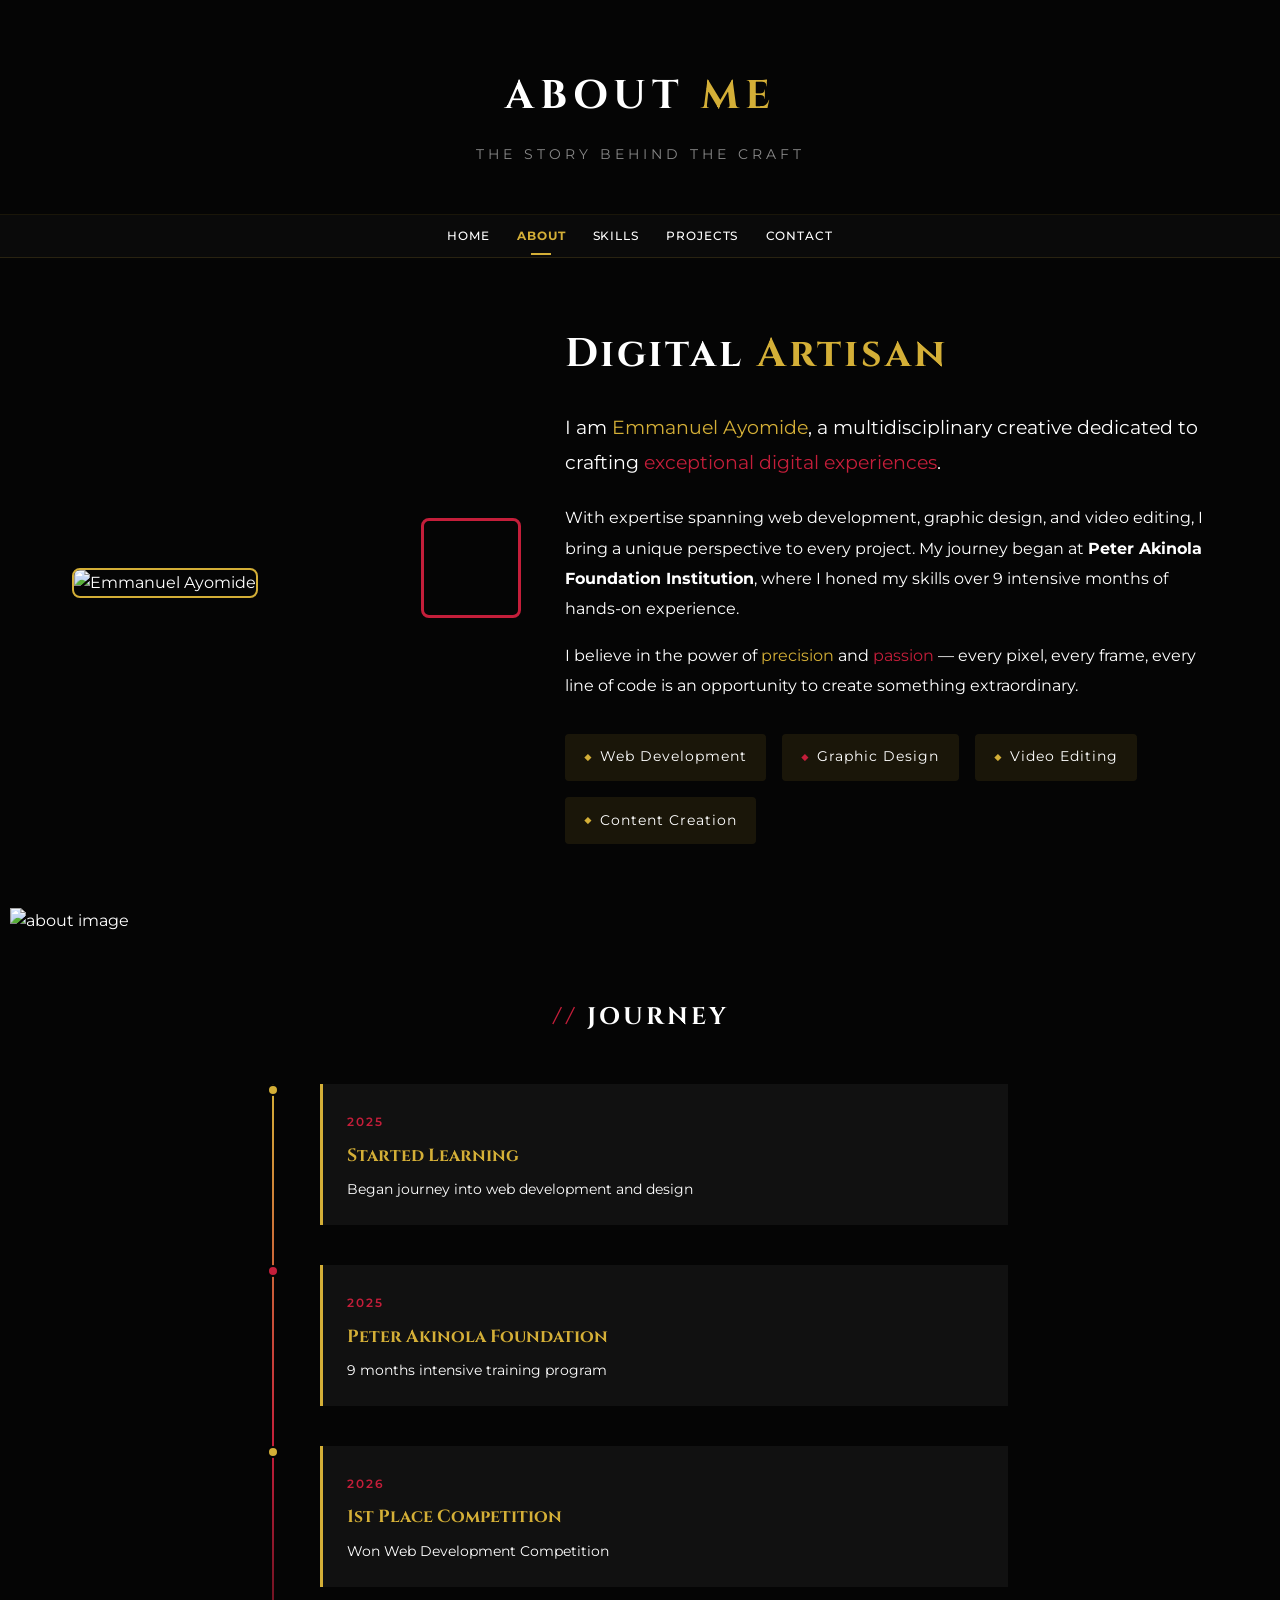
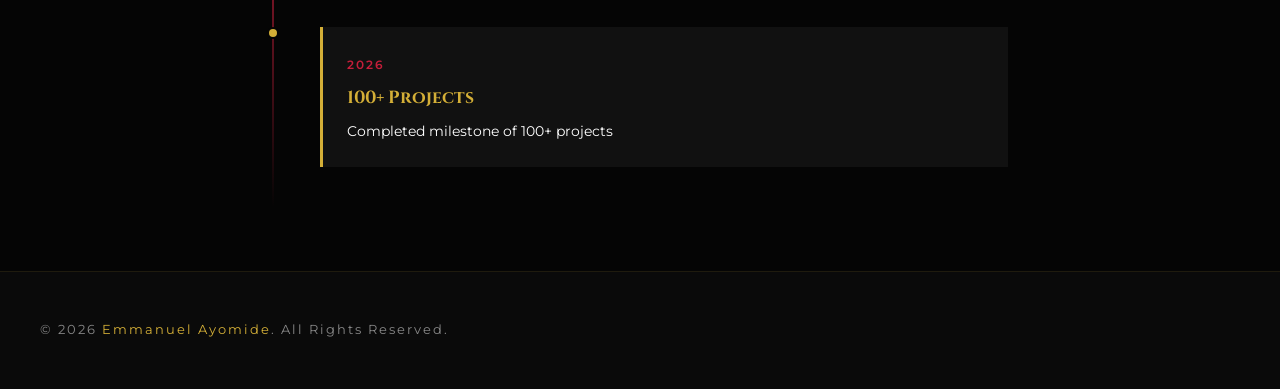
==== about.html @ 4fb6062d "Add files via upload" ====
<!DOCTYPE html>
<html lang="en">
<head>
<meta charset="UTF-8">
<meta name="viewport" content="width=device-width, initial-scale=1.0">
<title>About | Emmanuel Ayomide</title>
<link rel="stylesheet" href="style.css">
<link href="https://fonts.googleapis.com/css2?family=Cinzel:wght@400;600;700&family=Montserrat:wght@300;400;500;600&display=swap" rel="stylesheet">
</head>
<body>




<header class="page-header">
  <h1>About <span class="gold">Me</span></h1>
  <p class="subtitle">The Story Behind The Craft</p>
</header>

<nav class="stage-nav">
  <a href="index.html">Home</a>
  <a href="about.html" class="active">About</a>
  <a href="skills.html">Skills</a>
  <a href="projects.html">Projects</a>
  <a href="contact.html">Contact</a>
</nav>

<main>
  <section class="about-stage">
    <div class="about-visual">
      <div class="about-image-wrapper">
        <img src="image/imag.png" alt="Emmanuel Ayomide">
        <div class="image-accent"></div>
      </div>
    </div>
    
    <div class="about-content">
      <h2 class="about-title">Digital <span class="gold">Artisan</span></h2>
      <p class="about-lead">
        I am <span class="gold">Emmanuel Ayomide</span>, a multidisciplinary creative 
        dedicated to crafting <span class="red">exceptional digital experiences</span>.
      </p>
      <p class="about-text">
        With expertise spanning web development, graphic design, and video editing, 
        I bring a unique perspective to every project. My journey began at 
        <strong>Peter Akinola Foundation Institution</strong>, where I honed my skills 
        over 9 intensive months of hands-on experience.
      </p>
      <p class="about-text">
        I believe in the power of <span class="gold">precision</span> and 
        <span class="red">passion</span> — every pixel, every frame, every line of code 
        is an opportunity to create something extraordinary.
      </p>
      
      <div class="about-highlights">
        <div class="highlight">
          <span class="highlight-icon">◆</span>
          <span class="highlight-text">Web Development</span>
        </div>
        <div class="highlight">
          <span class="highlight-icon red">◆</span>
          <span class="highlight-text">Graphic Design</span>
        </div>
        <div class="highlight">
          <span class="highlight-icon gold">◆</span>
          <span class="highlight-text">Video Editing</span>
        </div>
        <div class="highlight">
          <span class="highlight-icon">◆</span>
          <span class="highlight-text">Content Creation</span>
        </div>
      </div>
    </div>
  </section>
<img src="image/content.png" alt="about image" class="about">
  <section class="timeline-stage">
    <h3 class="section-title"><span class="red">//</span> Journey</h3>
    <div class="timeline">
      <div class="timeline-item">
        <div class="timeline-dot gold"></div>
        <div class="timeline-content">
          <span class="timeline-date">2025</span>
          <h4>Started Learning</h4>
          <p>Began journey into web development and design</p>
        </div>
      </div>
      <div class="timeline-item">
        <div class="timeline-dot red"></div>
        <div class="timeline-content">
          <span class="timeline-date">2025</span>
          <h4>Peter Akinola Foundation</h4>
          <p>9 months intensive training program</p>
        </div>
      </div>
      <div class="timeline-item">
        <div class="timeline-dot gold"></div>
        <div class="timeline-content">
          <span class="timeline-date">2026</span>
          <h4>1st Place Competition</h4>
          <p>Won Web Development Competition</p>
        </div>
      </div>
      <div class="timeline-item">
        <div class="timeline-dot"></div>
        <div class="timeline-content">
          <span class="timeline-date">2026</span>
          <h4>100+ Projects</h4>
          <p>Completed milestone of 100+ projects</p>
        </div>
      </div>
    </div>
  </section>
</main>

<footer class="stage-footer">
  <div class="footer-content">
    <p class="copyright">© 2026 <span class="gold">Emmanuel Ayomide</span>. All Rights Reserved.</p>
  </div>
</footer>



<script src="script.js"></script>
</body>
</html>
---- style.css ----
:root {
  --black: #050505;
  --black-soft: #0a0a0a;
  --black-card: #111111;
  
  --gold: #d4af37;
  --gold-bright: #ffd700;
  --gold-dark: #b8941f;
  
  --red: #c41e3a;
  --red-bright: #e63950;
  
  --white: #ffffff;
  --white-soft: #f5f5f5;
  --gray: #888888;
  
  --bg: var(--black);
  --bg-card: var(--black-card);
  --text: var(--white);
  --text-muted: var(--gray);
  
  --font-display: 'Cinzel', serif;
  --font-body: 'Montserrat', sans-serif;
}

[data-theme="light"] {
  --bg: var(--white-soft);
  --bg-card: var(--white);
  --text: var(--black);
  --text-muted: #666666;
}

* {
  margin: 0;
  padding: 0;
  box-sizing: border-box;
}

html {
  scroll-behavior: smooth;
}

body {
  font-family: var(--font-body);
  background: var(--bg);
  color: var(--text);
  line-height: 1.6;
  min-height: 100vh;
}

.gold { color: var(--gold); }
.red { color: var(--red); }

#toggleMode {
  position: fixed;
  top: 1.5rem;
  right: 1.5rem;
  width: 48px;
  height: 48px;
  border-radius: 50%;
  background: transparent;
  border: 2px solid var(--gold);
  color: var(--gold);
  font-size: 1.2rem;
  cursor: pointer;
  z-index: 1000;
  display: flex;
  align-items: center;
  justify-content: center;
  transition: all 0.3s ease;
}

#toggleMode:hover {
  background: var(--gold);
  color: var(--black);
  transform: rotate(180deg);
}

[data-theme="light"] #toggleMode {
  border-color: var(--black);
  color: var(--black);
}

[data-theme="light"] #toggleMode:hover {
  background: var(--black);
  color: var(--gold);
}

.stage-header {
  padding: 5rem 2rem 4rem;
  text-align: center;
  background: var(--black);
  border-bottom: 1px solid rgba(212, 175, 55, 0.2);
}

.stage-header h1 {
  font-family: var(--font-display);
  font-size: 3rem;
  letter-spacing: 8px;
  text-transform: uppercase;
  font-weight: 400;
}

.stage-header h1 .gold {
  font-weight: 700;
}

.subtitle {
  font-size: 0.85rem;
  letter-spacing: 4px;
  text-transform: uppercase;
  color: var(--text-muted);
  margin-top: 1rem;
}

.header-line {
  width: 100px;
  height: 2px;
  background: var(--gold);
  margin: 2rem auto 0;
}

.page-header {
  padding: 4rem 2rem 3rem;
  text-align: center;
  background: var(--bg);
  border-bottom: 1px solid rgba(212, 175, 55, 0.1);
}

.page-header h1 {
  font-family: var(--font-display);
  font-size: 2.5rem;
  letter-spacing: 6px;
  text-transform: uppercase;
}

.stage-nav {
  display: flex;
  justify-content: center;
  align-items: center;
  gap: 0.5rem;
  padding: 2px;
  background: var(--black-soft);
  border-bottom: 1px solid rgba(212, 175, 55, 0.15);
  position: sticky;
  top: 0;
  z-index: 100;
}

.stage-nav a {
  font-size: 0.75rem;
  font-weight: 500;
  letter-spacing: 0.9px;
  text-transform: uppercase;
  color: white;
  text-decoration: none;
  padding: 0.6rem;
  position: relative;
  transition: all 0.3s ease;
}

.stage-nav a::after {
  content: '';
  position: absolute;
  bottom: 0;
  left: 50%;
  transform: translateX(-50%) scaleX(0);
  width: 20px;
  height: 2px;
  background: var(--gold);
  transition: transform 0.3s ease;
}

.stage-nav a:hover {
  color: var(--gold);
}

.stage-nav a:hover::after {
  transform: translateX(-50%) scaleX(1);
}

.stage-nav a.active {
  color: var(--gold);
  font-weight: 700;
}

.stage-nav a.active::after {
  transform: translateX(-50%) scaleX(1);
  background: var(--gold);
}

[data-theme="light"] .stage-nav {
  background: var(--white);
  border-bottom-color: rgba(0, 0, 0, 0.1);
}

[data-theme="light"] .stage-nav a {
  color: #666666;
}

[data-theme="light"] .stage-nav a:hover,
[data-theme="light"] .stage-nav a.active {
  color: var(--black);
}

[data-theme="light"] .stage-nav a.active::after {
  background: var(--black);
}

.hero-stage {
  min-height: 70vh;
  display: flex;
  flex-direction: column;
  justify-content: center;
  align-items: center;
  padding: 4rem 2rem;
  text-align: center;
}

.profile-frame {
  position: relative;
  margin-bottom: 2rem;
}

.profile-img {
  width: 170px;
  height: 220px;
  object-fit: cover;
  border-radius: 60%;
  border: 3px solid var(--gold);
  padding: 5px;
}

.frame-corner {
  position: absolute;
  width: 25px;
  height: 25px;
  border: 2px solid var(--red);
}

.frame-corner.top-left { top: -5px; left: -5px; border-right: none; border-bottom: none; }
.frame-corner.top-right { top: -5px; right: -5px; border-left: none; border-bottom: none; }
.frame-corner.bottom-left { bottom: -5px; left: -5px; border-right: none; border-top: none; }
.frame-corner.bottom-right { bottom: -5px; right: -5px; border-left: none; border-top: none; }

.hero-title {
  font-family: var(--font-display);
  margin-bottom: 1.5rem;
}

.hero-title .line1 {
  display: block;
  font-size: 1.3rem;
  font-weight: 300;
  letter-spacing: 4px;
  color: white;
  text-transform: uppercase;
}

.hero-title .line2 {
  display: block;
  font-size: 2.5rem;
  font-weight: 600;
  letter-spacing: 6px;
  margin-top: 0.5rem;
}

#typing {
  border-right: 3px solid var(--gold);
  animation: blink 1s infinite;
}

@keyframes blink {
  0%, 50% { border-color: var(--gold); }
  51%, 100% { border-color: transparent; }
}

.hero-desc {
  color: var(--white);
  font-size: 1.1rem;
  max-width: 600px;
  margin: 0 auto 2rem;
  line-height: 1.8;
}

.cta-group {
  display: flex;
  gap: 1rem;
  justify-content: center;
  flex-wrap: wrap;
}

.scroll-indicator {
  position: absolute;
  bottom: -22rem;
  display: flex;
  flex-direction: column;
  gap: 6px;
}

.scroll-indicator span {
  width: 8px;
  height: 8px;
  background: var(--gold);
  border-radius: 50%;
  opacity: 0.3;
  animation: bounce 1.5s infinite;
}

.scroll-indicator span:nth-child(2) { animation-delay: 0.2s; }
.scroll-indicator span:nth-child(3) { animation-delay: 0.4s; }

@keyframes bounce {
  0%, 100% { transform: translateY(0); opacity: 0.3; }
  50% { transform: translateY(10px); opacity: 1; }
}

.btn {
  display: inline-flex;
  align-items: center;
  gap: 0.5rem;
  font-size: 0.75rem;
  font-weight: 600;
  letter-spacing: 2px;
  text-transform: uppercase;
  text-decoration: none;
  padding: 1rem 2.5rem;
  border-radius: 4px;
  transition: all 0.3s ease;
  cursor: pointer;
  border: none;
}

.btn-primary {
  background: var(--gold);
  color: var(--black);
}

.btn-primary:hover {
  background: var(--gold-bright);
  box-shadow: 0 0 20px rgba(212, 175, 55, 0.3);
  transform: translateY(-2px);
}

.btn-outline {
  background: transparent;
  color: var(--gold);
  border: 1px solid var(--gold);
}

.btn-outline:hover {
  background: var(--gold);
  color: var(--black);
}

.btn-small {
  padding: 0.7rem 1.5rem;
  font-size: 0.65rem;
}

.btn-large {
  padding: 1.2rem 3rem;
  font-size: 0.85rem;
}

[data-theme="light"] .btn-outline {
  color: var(--black);
  border-color: var(--black);
}

[data-theme="light"] .btn-outline:hover {
  background: var(--black);
  color: var(--gold);
}

.stats-stage {
  display: flex;
  justify-content: center;
  align-items: center;
  gap: 3rem;
  padding: 4rem 2rem;
  background: var(--bg-card);
  border-top: 1px solid rgba(212, 175, 55, 0.1);
  border-bottom: 1px solid rgba(212, 175, 55, 0.1);
  flex-wrap: wrap;
}

.stat-item {
  text-align: center;
}

.stat-number {
  display: block;
  font-family: var(--font-display);
  font-size: 2.5rem;
  font-weight: 600;
  color: var(--gold);
  margin-bottom: 0.5rem;
}

.stat-label {
  font-size: 0.75rem;
  letter-spacing: 2px;
  text-transform: uppercase;
  color: var(--white);
}

.stat-divider {
  width: 1px;
  height: 60px;
  background: var(--red);
  opacity: 0.5;
}

@media (max-width: 768px) {
  .stats-stage {
    flex-direction: column;
    gap: 2rem;
  }
  .stat-divider {
    width: 60px;
    height: 1px;
  }
}

.section-title {
  font-family: var(--font-display);
  font-size: 1.5rem;
  letter-spacing: 3px;
  text-transform: uppercase;
  text-align: center;
  margin-bottom: 3rem;
  padding-top: 4rem;
}

.featured-stage {
  padding: 0 2rem 4rem;
}

.featured-grid {
  display: grid;
  grid-template-columns: repeat(auto-fit, minmax(300px, 1fr));
  gap: 2rem;
  max-width: 1200px;
  margin: 0 auto;
}

.featured-card {
  background: var(--bg-card);
  padding: 3rem 2rem;
  border: 1px solid rgba(212, 175, 55, 0.1);
  text-align: center;
  position: relative;
  transition: all 0.3s ease;
}

.featured-card::before {
  content: '';
  position: absolute;
  top: 0;
  left: 0;
  width: 100%;
  height: 3px;
  background: linear-gradient(90deg, var(--gold), var(--red), var(--gold));
  transform: scaleX(0);
  transition: transform 0.4s ease;
}

.featured-card:hover {
  border-color: var(--gold);
  transform: translateY(-5px);
  box-shadow: 0 10px 30px rgba(0, 0, 0, 0.3);
}

.featured-card:hover::before {
  transform: scaleX(1);
}

.featured-card h4 {
  font-family: var(--font-display);
  font-size: 1.3rem;
  letter-spacing: 2px;
  margin-bottom: 1rem;
  color: var(--gold);
}

.featured-card p {
  color: var(--white);
  margin-bottom: 1.5rem;
}

.card-link {
  color: var(--red);
  text-decoration: none;
  font-size: 0.8rem;
  letter-spacing: 2px;
  text-transform: uppercase;
  font-weight: 500;
}

.card-link:hover {
  color: var(--gold);
}

[data-theme="light"] .featured-card {
  background: var(--white);
  border-color: rgba(0, 0, 0, 0.1);
}

[data-theme="light"] .featured-card:hover {
  box-shadow: 0 10px 30px rgba(0, 0, 0, 0.1);
}

.about-stage {
  display: grid;
  grid-template-columns: 1fr 1.5fr;
  gap: 4rem;
  padding: 4rem 2rem;
  max-width: 1200px;
  margin: 0 auto;
  align-items: center;
}

.about-image-wrapper {
  position: relative;
}

.about-image-wrapper img {
  width: 90%;
  max-width: 260px;
  border-radius: 8px;
  border: 2px solid var(--gold);
}

.image-accent {
  position: absolute;
  bottom: -20px;
  right: -20px;
  width: 100px;
  height: 100px;
  border: 3px solid var(--red);
  border-radius: 8px;
  z-index: -1;
}

.about-title {
  font-family: var(--font-display);
  font-size: 2.5rem;
  letter-spacing: 3px;
  margin-bottom: 1.5rem;
}

.about-lead {
  font-size: 1.2rem;
  line-height: 1.8;
  margin-bottom: 1.5rem;
}

.about-text {
  color: var(--white);
  line-height: 1.9;
  margin-bottom: 1rem;
}

.about-highlights {
  display: flex;
  flex-wrap: wrap;
  gap: 1rem;
  margin-top: 2rem;
}

.highlight {
  display: flex;
  align-items: center;
  gap: 0.5rem;
  padding: 0.8rem 1.2rem;
  background: rgba(212, 175, 55, 0.1);
  border-radius: 4px;
}

.highlight-icon {
  color: var(--gold);
  font-size: 0.8rem;
}

.highlight-icon.red {
  color: var(--red);
}

.highlight-text {
  font-size: 0.85rem;
  letter-spacing: 1px;
}

@media (max-width: 968px) {
  .about-stage {
    grid-template-columns: 1fr;
    text-align: center;
  }
  .about-image-wrapper {
    margin: 0 auto;
  }
  .about-highlights {
    justify-content: center;
  }
}

.timeline-stage {
  padding: 0 2rem 4rem;
  max-width: 800px;
  margin: 0 auto;
}

.timeline {
  position: relative;
  padding-left: 2rem;
}

.timeline::before {
  content: '';
  position: absolute;
  left: 0;
  top: 0;
  bottom: 0;
  width: 2px;
  background: linear-gradient(180deg, var(--gold), var(--red), transparent);
}

.timeline-item {
  position: relative;
  padding-bottom: 2.5rem;
}

.timeline-dot {
  position: absolute;
  left: -2rem;
  top: 0;
  width: 12px;
  height: 12px;
  background: var(--gold);
  border-radius: 50%;
  transform: translateX(-5px);
  border: 2px solid var(--bg);
}

.timeline-dot.red {
  background: var(--red);
}

.timeline-content {
  background: var(--bg-card);
  padding: 1.5rem;
  border-left: 3px solid var(--gold);
  margin-left: 1rem;
}

.timeline-date {
  font-size: 0.75rem;
  letter-spacing: 2px;
  text-transform: uppercase;
  color: var(--red);
  font-weight: 600;
}

.timeline-content h4 {
  font-family: var(--font-display);
  font-size: 1.1rem;
  margin: 0.5rem 0;
  color: var(--gold);
}

.timeline-content p {
  color: var(--white);
  font-size: 0.9rem;
}

.skills-stage {
  padding: 4rem 2rem;
  max-width: 1000px;
  margin: 0 auto;
}

.skill-category {
  margin-bottom: 3rem;
}

.category-header {
  display: flex;
  align-items: center;
  gap: 1rem;
  margin-bottom: 2rem;
  padding-bottom: 1rem;
  border-bottom: 1px solid rgba(212, 175, 55, 0.1);
}

.category-num {
  font-family: var(--font-display);
  font-size: 2rem;
  font-weight: 600;
  color: var(--gold);
}

.category-num.red {
  color: var(--red);
}

.category-header h3 {
  font-family: var(--font-display);
  font-size: 1.3rem;
  letter-spacing: 2px;
  flex: 1;
}

.category-line {
  flex: 1;
  height: 1px;
  background: rgba(212, 175, 55, 0.1);
  max-width: 200px;
}

.category-line.red {
  background: rgba(196, 30, 58, 0.1);
}

.skills-grid {
  display: grid;
  gap: 1.5rem;
}

.skill-bar {
  background: var(--bg-card);
  padding: 1.5rem;
  border: 1px solid transparent;
  transition: all 0.3s ease;
}

.skill-bar:hover {
  border-color: rgba(212, 175, 55, 0.1);
}

.skill-info {
  display: flex;
  justify-content: space-between;
  margin-bottom: 0.8rem;
  font-size: 0.9rem;
  letter-spacing: 1px;
}

.skill-info span.gold {
  color: var(--gold);
  font-weight: 600;
}

.progress-container {
  height: 4px;
  background: rgba(212, 175, 55, 0.1);
  overflow: hidden;
}

.progress-fill {
  height: 100%;
  background: linear-gradient(90deg, var(--gold), var(--red));
  width: 0;
  transition: width 1.5s ease;
}

.expertise-stage {
  padding: 0 2rem 4rem;
}

.expertise-grid {
  display: grid;
  grid-template-columns: repeat(auto-fit, minmax(200px, 1fr));
  gap: 2rem;
  max-width: 1000px;
  margin: 0 auto;
}

.expertise-item {
  text-align: center;
  padding: 2rem;
  background: var(--bg-card);
  border: 1px solid rgba(212, 175, 55, 0.1);
  transition: all 0.3s ease;
}

.expertise-item:hover {
  border-color: var(--gold);
  transform: translateY(-5px);
}

.expertise-icon {
  font-size: 2rem;
  margin-bottom: 1rem;
}

.expertise-icon.gold {
  color: var(--gold);
}

.expertise-icon.red {
  color: var(--red);
}

.expertise-item h4 {
  font-family: var(--font-display);
  font-size: 1rem;
  letter-spacing: 2px;
  margin-bottom: 0.5rem;
  color: gold;
}

.expertise-item p {
  color: var(--white);
  font-size: 0.85rem;
}

.projects-stage {
  padding: 4rem 2rem;
}

.project-showcase {
  display: grid;
  grid-template-columns: repeat(auto-fit, minmax(350px, 1fr));
  gap: 2rem;
  max-width: 1400px;
  margin: 0 auto;
}

.project-card {
  background: var(--bg-card);
  border: 1px solid rgba(212, 175, 55, 0.1);
  overflow: hidden;
  transition: all 0.3s ease;
}

.project-card:hover {
  border-color: var(--gold);
  box-shadow: 0 10px 30px rgba(212, 175, 55, 0.1);
}

.project-card.featured {
  grid-column: span 2;
  display: grid;
  grid-template-columns: 1fr 1fr;
}

@media (max-width: 968px) {
  .project-card.featured {
    grid-column: span 1;
    grid-template-columns: 1fr;
  }
}

.project-image {
  position: relative;
  overflow: hidden;
}

.project-image img {
  width: 100%;
  height: 250px;
  object-fit: cover;
  transition: transform 0.5s ease;
}

.project-card:hover .project-image img {
  transform: scale(1.05);
}

.project-overlay {
  position: absolute;
  top: 1rem;
  left: 1rem;
}

.project-tag {
  display: inline-block;
  padding: 0.4rem 1rem;
  font-size: 0.7rem;
  letter-spacing: 2px;
  text-transform: uppercase;
  background: var(--black);
  border: 1px solid var(--gold);
  color: var(--gold);
}

.project-tag.red {
  border-color: var(--red);
  color: var(--red);
}

.project-content {
  padding: 2rem;
}

.project-content h3 {
  font-family: var(--font-display);
  font-size: 1.3rem;
  letter-spacing: 2px;
  margin-bottom: 1rem;
  color: var(--gold);
}

.project-content p {
  color: var(--white);
  font-size: 0.95rem;
  line-height: 1.7;
  margin-bottom: 1.5rem;
}

.project-tech {
  display: flex;
  gap: 0.5rem;
  flex-wrap: wrap;
  margin-bottom: 1.5rem;
}

.project-tech span {
  font-size: 0.7rem;
  letter-spacing: 1px;
  padding: 0.3rem 0.8rem;
  background: rgba(212, 175, 55, 0.1);
  color: var(--gold);
  border-radius: 2px;
}

.project-links {
  display: flex;
  gap: 1rem;
}

.awards-stage {
  padding: 0 2rem 4rem;
}

.awards-grid {
  display: flex;
  justify-content: center;
  gap: 3rem;
  flex-wrap: wrap;
  max-width: 1000px;
  margin: 0 auto;
}

.award-item {
  text-align: center;
  padding: 2rem;
  background: var(--bg-card);
  border: 1px solid rgba(212, 175, 55, 0.1);
  min-width: 200px;
  transition: all 0.3s ease;
}

.award-item:hover {
  border-color: var(--gold);
  transform: translateY(-5px);
}

.award-icon {
  font-size: 2.5rem;
  margin-bottom: 1rem;
}

.award-icon.gold {
  color: var(--gold);
}

.award-icon.red {
  color: var(--red);
}

.award-item h4 {
  font-family: var(--font-display);
  font-size: 1.1rem;
  letter-spacing: 2px;
  margin-bottom: 0.5rem;
  
}

.award-item p {
  color: var(--gold);
  font-size: 0.85rem;
  font-weight: bold;
}

.contact-stage {
  display: grid;
  grid-template-columns: 1fr 1.5fr;
  gap: 4rem;
  padding: 4rem 2rem;
  max-width: 1200px;
  margin: 0 auto;
  align-items: start;
}

.contact-info {
  display: flex;
  flex-direction: column;
  gap: 1.5rem;
}

.contact-card {
  background: var(--bg-card);
  padding: 2rem;
  border: 1px solid rgba(212, 175, 55, 0.1);
  text-align: center;
  transition: all 0.3s ease;
}

.contact-card:hover {
  border-color: var(--gold);
  box-shadow: 0 0 20px rgba(212, 175, 55, 0.1);
}

.contact-icon {
  font-size: 2rem;
  display: block;
  margin-bottom: 1rem;
}

.contact-icon.gold {
  color: var(--gold);
}

.contact-icon.red {
  color: var(--red);
}

.contact-card h3 {
  font-family: var(--font-display);
  font-size: 1rem;
  letter-spacing: 2px;
  margin-bottom: 0.5rem;
}

.contact-card a,
.contact-card p {
  color: var(--white);
  text-decoration: none;
  font-size: 0.9rem;
  transition: color 0.3s ease;
}

.contact-card a:hover {
  color: var(--gold);
}

.contact-action {
  background: var(--bg-card);
  padding: 3rem;
  border: 1px solid rgba(212, 175, 55, 0.1);
  text-align: center;
}

.action-title {
  font-family: var(--font-display);
  font-size: 2rem;
  letter-spacing: 2px;
  margin-bottom: 1rem;
}

.action-text {
  color: var(--white);
  margin-bottom: 2rem;
  line-height: 1.8;
}

.action-buttons {
  display: flex;
  gap: 1rem;
  justify-content: center;
  flex-wrap: wrap;
  margin-bottom: 3rem;
}

.social-connect {
  border-top: 1px solid rgba(212, 175, 55, 0.1);
  padding-top: 2rem;
}

.social-connect p {
  color: var(--white);
  font-size: 0.85rem;
  margin-bottom: 1rem;
}

.social-row {
  display: flex;
  gap: 1rem;
  justify-content: center;
  flex-wrap: wrap;
}

.social-btn {
  padding: 0.6rem 1.2rem;
  background: rgba(212, 175, 55, 0.1);
  color: var(--gold);
  text-decoration: none;
  font-size: 0.75rem;
  letter-spacing: 1px;
  text-transform: uppercase;
  transition: all 0.3s ease;
}

.social-btn:hover {
  background: var(--gold);
  color: var(--black);
}

@media (max-width: 968px) {
  .contact-stage {
    grid-template-columns: 1fr;
  }
}

.availability-stage {
  text-align: center;
  padding: 2rem;
  border-top: 1px solid rgba(212, 175, 55, 0.1);
}

.availability-badge {
  display: inline-flex;
  align-items: center;
  gap: 0.5rem;
  padding: 0.8rem 1.5rem;
  background: var(--bg-card);
  border: 1px solid rgba(212, 175, 55, 0.1);
  margin-bottom: 1rem;
}

.status-dot {
  width: 8px;
  height: 8px;
  background: #22c55e;
  border-radius: 50%;
  animation: pulse 2s infinite;
}

@keyframes pulse {
  0%, 100% { opacity: 1; }
  50% { opacity: 0.5; }
}

.status-text {
  font-size: 0.85rem;
  letter-spacing: 1px;
}

.response-time {
  color: var(--white);
  font-size: 0.9rem;
}

.response-time .gold {
  color: var(--gold);
}

.stage-footer {
  background: var(--black-soft);
  border-top: 1px solid rgba(212, 175, 55, 0.1);
  padding: 3rem 2rem;
  margin-top: auto;
}

.footer-content {
  max-width: 1200px;
  margin: 0 auto;
  display: flex;
  justify-content: space-between;
  align-items: center;
  flex-wrap: wrap;
  gap: 1rem;
}

.copyright {
  font-size: 0.8rem;
  letter-spacing: 2px;
  color: var(--gray);
}

.social-links {
  display: flex;
  gap: 2rem;
}

.social-link {
  color: var(--gray);
  text-decoration: none;
  font-size: 0.75rem;
  letter-spacing: 2px;
  text-transform: uppercase;
  transition: color 0.3s ease;
}

.social-link:hover {
  color: var(--gold);
}

[data-theme="light"] .stage-footer {
  background: var(--white);
  border-top-color: rgba(0, 0, 0, 0.1);
}

.whatsapp-float {
  position: fixed;
  bottom: 2rem;
  right: 2rem;
  width: 60px;
  height: 60px;
  background: var(--gold);
  color: var(--black);
  border-radius: 50%;
  display: flex;
  align-items: center;
  justify-content: center;
  font-size: 1.8rem;
  text-decoration: none;
  box-shadow: 0 0 20px rgba(212, 175, 55, 0.3);
  transition: all 0.3s ease;
  z-index: 999;
  border: 3px solid var(--black);
}

.whatsapp-float:hover {
  transform: scale(1.1) rotate(10deg);
  background: var(--red);
  color: var(--white);
  box-shadow: 0 0 20px rgba(196, 30, 58, 0.3);
}

[data-theme="light"] .whatsapp-float {
  border-color: var(--white);
}

.reveal {
  opacity: 0;
  transform: translateY(30px);
  transition: all 0.8s ease;
}

.reveal.active {
  opacity: 1;
  transform: translateY(0);
}

@media (max-width: 768px) {
  .stage-header h1 {
    font-size: 2rem;
    letter-spacing: 4px;
  }
  
  .hero-title .line2 {
    font-size: 2rem;
  }
  
  .page-header h1 {
    font-size: 2rem;
  }
  
  .section-title {
    font-size: 1.2rem;
  }
  
  .project-showcase {
    grid-template-columns: 1fr;
  }
  
  .footer-content {
    flex-direction: column;
    text-align: center;
  }
  
  .whatsapp-float {
    width: 55px;
    height: 55px;
    font-size: 1.6rem;
    bottom: 1.5rem;
    right: 1.5rem;
  }
}

::selection {
  background: var(--gold);
  color: var(--black);
}

::-webkit-scrollbar {
  width: 8px;
}

::-webkit-scrollbar-track {
  background: var(--black);
}

::-webkit-scrollbar-thumb {
  background: var(--gold-dark);
  border-radius: 4px;
}

::-webkit-scrollbar-thumb:hover {
  background: var(--gold);
}

[data-theme="light"]::-webkit-scrollbar-track {
  background: var(--white-soft);
}

[data-theme="light"]::-webkit-scrollbar-thumb {
  background: var(--gray);
}

#loader {
  position: fixed;
  width: 100%;
  height: 100vh;
  background: #050505;
  display: flex;
  justify-content: center;
  align-items: center;
  z-index: 9999;
  transition: opacity 0.5s ease;
}

.spinner {
  width: 50px;
  height: 50px;
  border: 5px solid #333;
  border-top: 5px solid #d4af37;
  border-radius: 50%;
  animation: spin 1s linear infinite;
}

@keyframes spin {
  100% { transform: rotate(360deg); }
}

.gold-circles {
  position: fixed;
  top: 0;
  left: 0;
  width: 100%;
  height: 100%;
  pointer-events: none;
  z-index: -1;
  overflow: hidden;
}

.circle {
  position: absolute;
  border-radius: 50%;
  border: 1px solid rgba(212, 175, 55, 0.3);
  background: radial-gradient(circle, rgba(212, 175, 55, 0.1) 0%, transparent 70%);
  animation: float 20s infinite ease-in-out;
}

.circle:nth-child(1) {
  width: 400px;
  height: 400px;
  top: 10%;
  left: -100px;
  animation-delay: 0s;
  animation-duration: 25s;
}

.circle:nth-child(2) {
  width: 300px;
  height: 300px;
  top: 60%;
  right: -50px;
  animation-delay: -5s;
  animation-duration: 30s;
}

.circle:nth-child(3) {
  width: 200px;
  height: 200px;
  top: 40%;
  left: 30%;
  animation-delay: -10s;
  animation-duration: 22s;
}

.circle:nth-child(4) {
  width: 350px;
  height: 350px;
  bottom: 20%;
  left: 60%;
  animation-delay: -15s;
  animation-duration: 28s;
}

.circle:nth-child(5) {
  width: 250px;
  height: 250px;
  top: 20%;
  right: 20%;
  animation-delay: -8s;
  animation-duration: 24s;
}

@keyframes float {
  0%, 100% { transform: translateY(0) rotate(0deg); }
  50% { transform: translateY(-20px) rotate(5deg); }
}

.progress-fill {
  height: 100%;
  background: linear-gradient(90deg, var(--gold), var(--red));
  width: 0;
  transition: width 1.5s cubic-bezier(0.4, 0, 0.2, 1);
}
.about {
    width: 92%;
    height: 100%;
    margin-left: 10px;
}
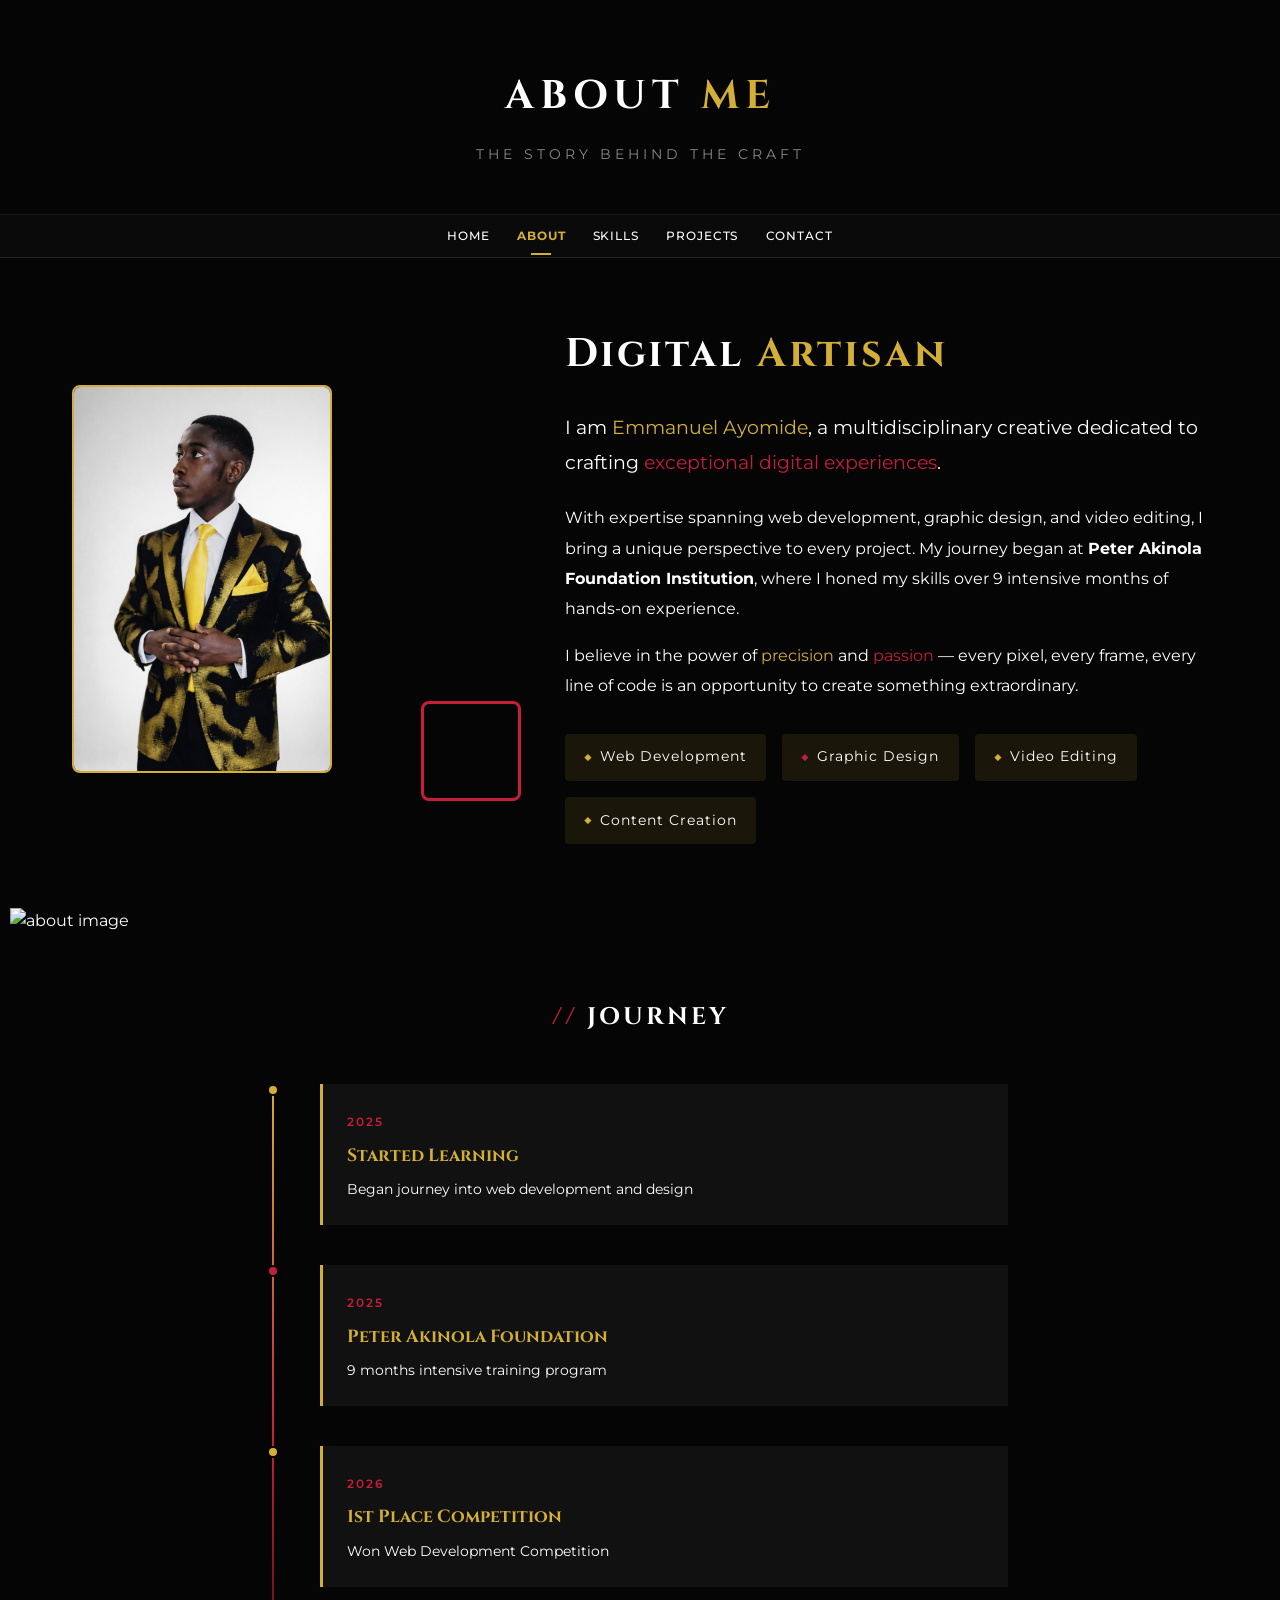
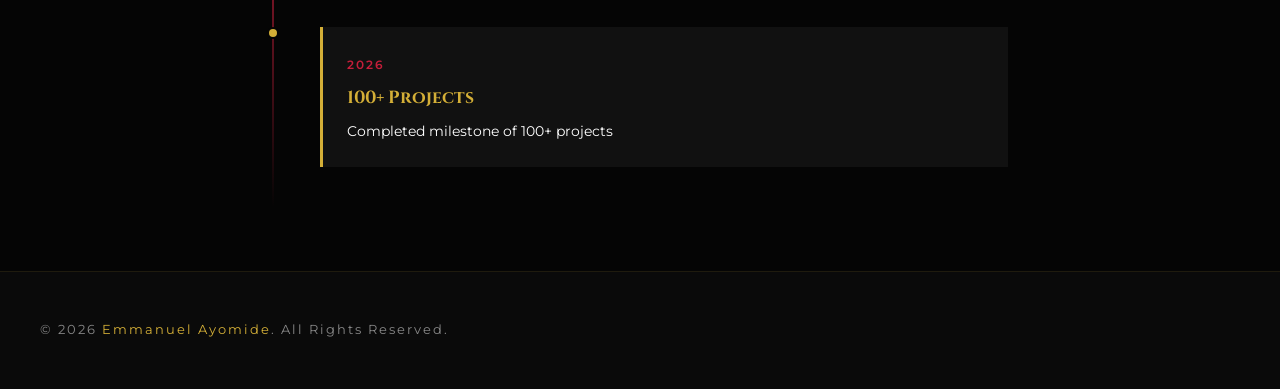
==== commit 58520d2a: "Ye" ====
--- a/about.html
+++ b/about.html
@@ -29,7 +29,7 @@
   <section class="about-stage">
     <div class="about-visual">
       <div class="about-image-wrapper">
-        <img src="image/imag.png" alt="Emmanuel Ayomide">
+        <img src="imag.png" alt="Emmanuel Ayomide">
         <div class="image-accent"></div>
       </div>
     </div>
--- a/style.css
+++ b/style.css
@@ -1418,7 +1418,26 @@
 }
 
 
-
-
-
-
+.container {
+  width: 800px;
+}
+
+
+@media (max-width: 600px) {
+  .container {
+    width: 100%;
+  }
+}
+
+
+
+
+
+
+
+
+
+
+
+
+
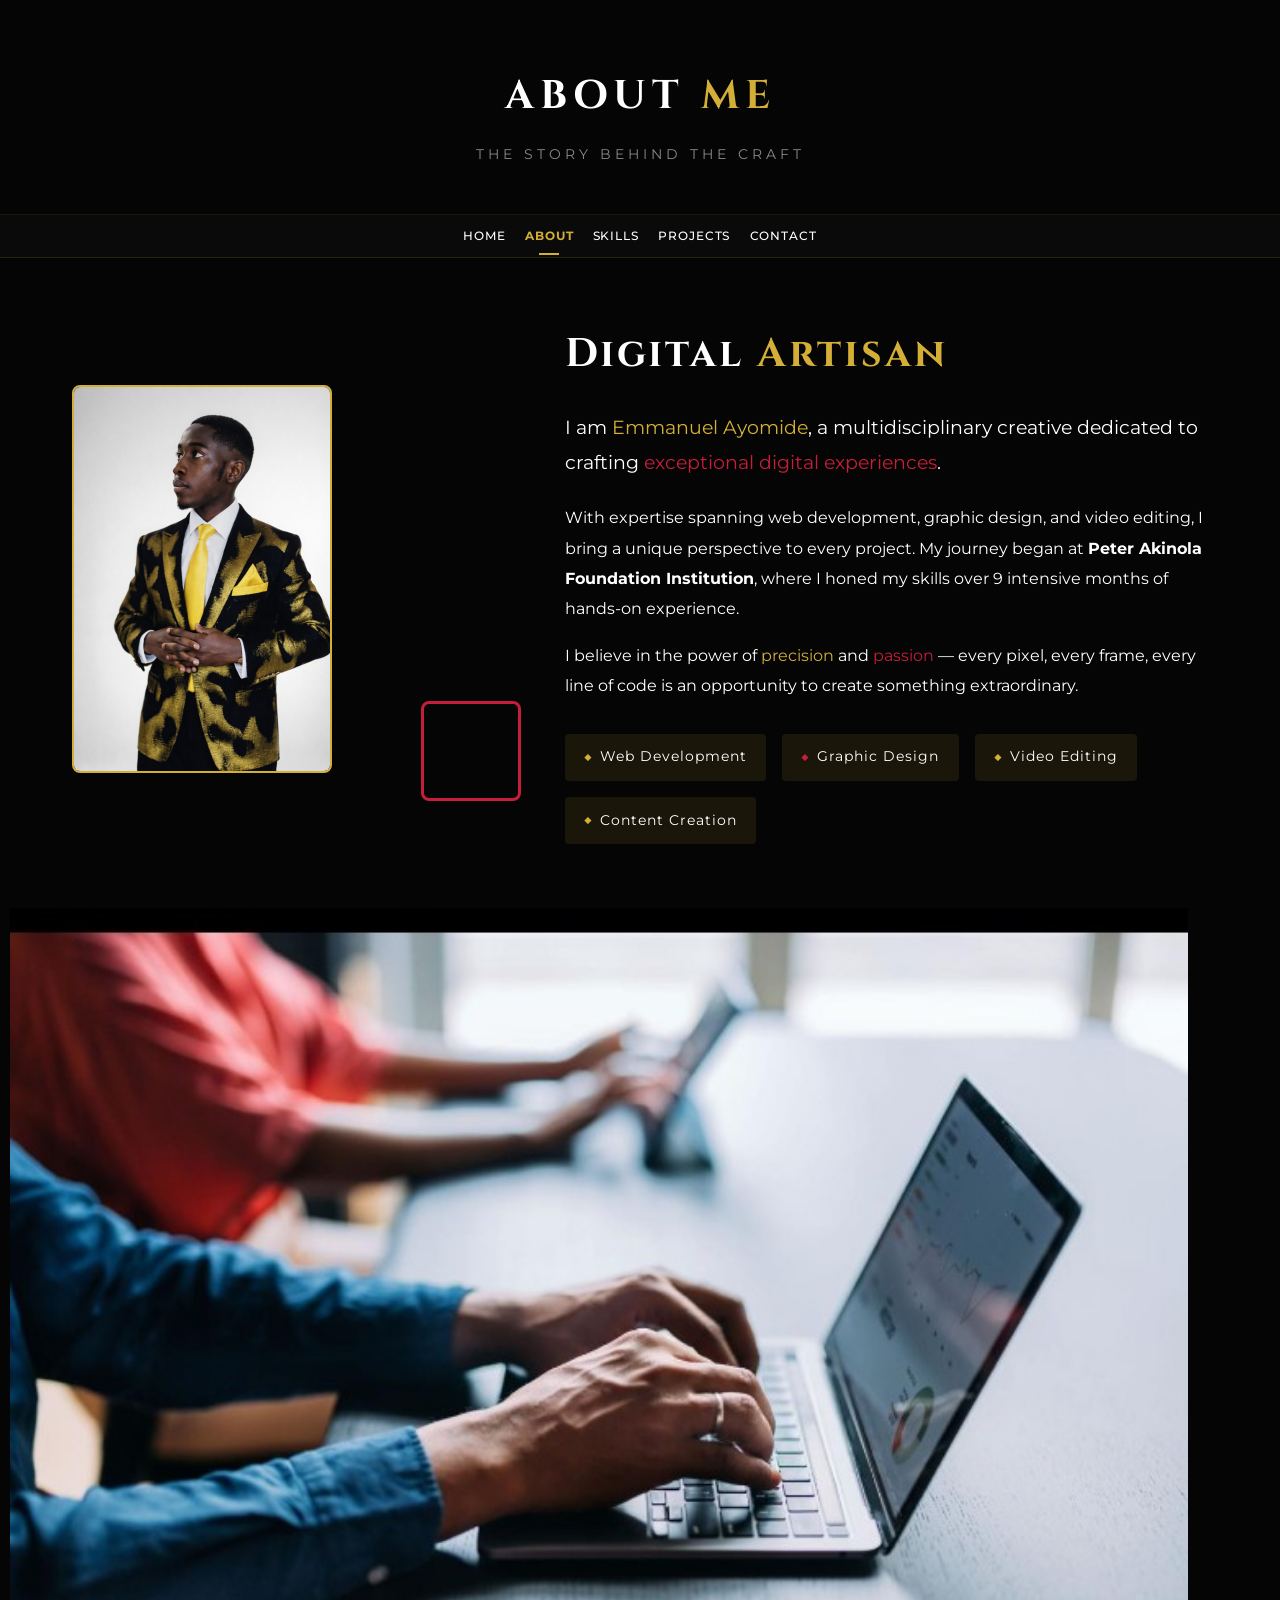
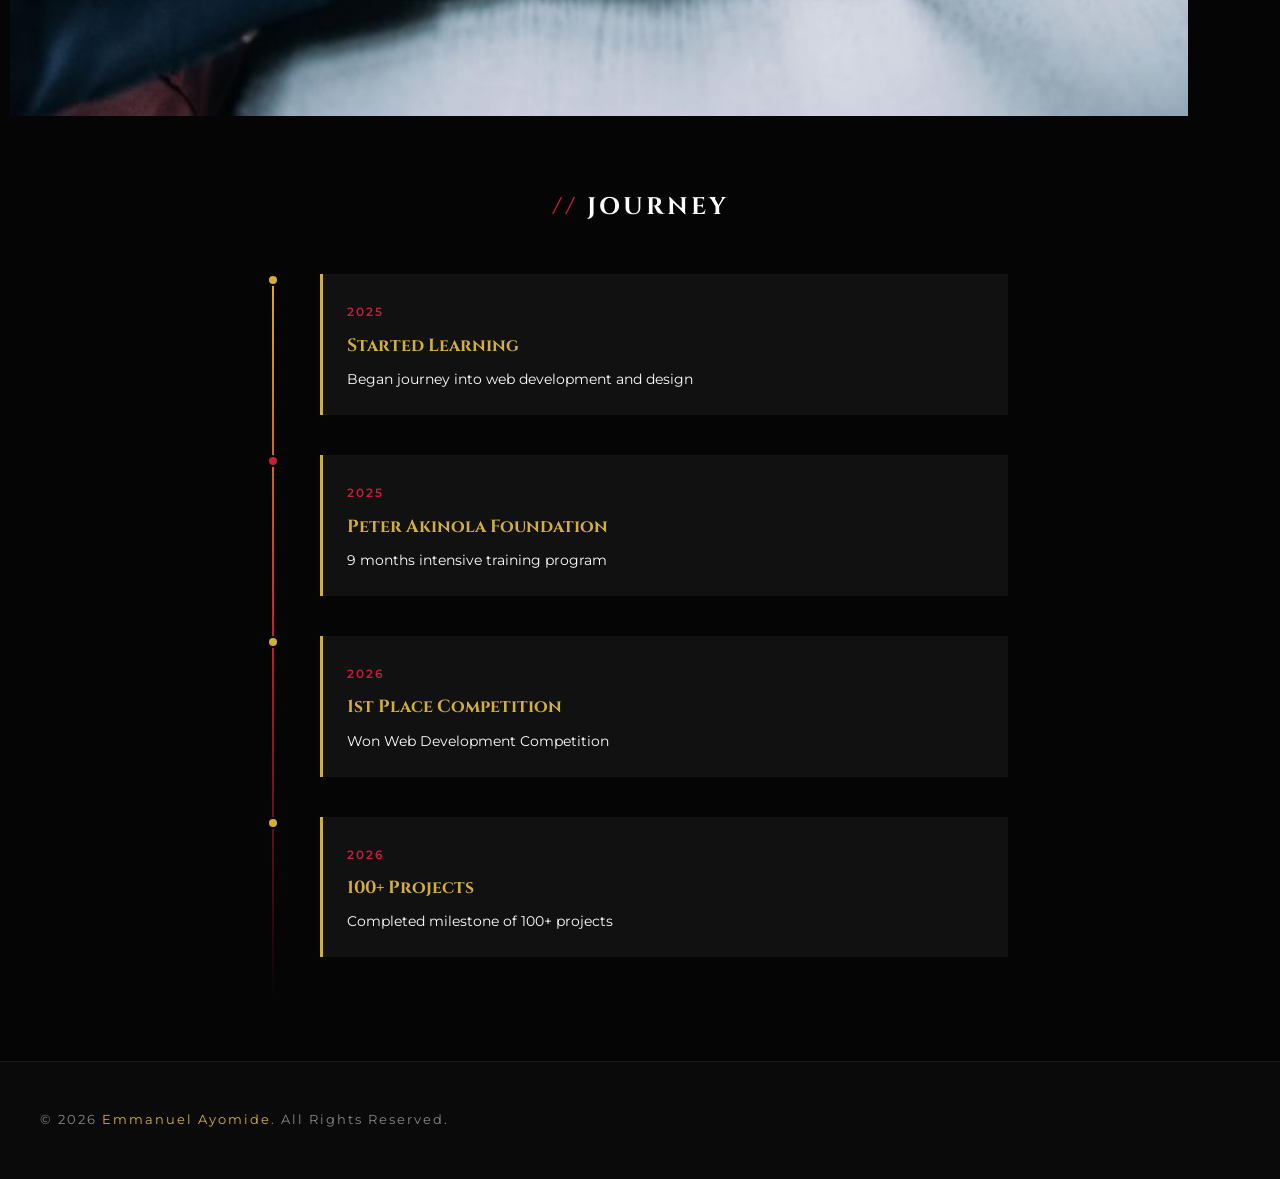
==== commit cbae007c: "Ok" ====
--- a/about.html
+++ b/about.html
@@ -72,7 +72,7 @@
       </div>
     </div>
   </section>
-<img src="image/content.png" alt="about image" class="about">
+<img src="content.png" alt="about image" class="about">
   <section class="timeline-stage">
     <h3 class="section-title"><span class="red">//</span> Journey</h3>
     <div class="timeline">
--- a/style.css
+++ b/style.css
@@ -138,7 +138,7 @@
   display: flex;
   justify-content: center;
   align-items: center;
-  gap: 0.5rem;
+
   padding: 2px;
   background: var(--black-soft);
   border-bottom: 1px solid rgba(212, 175, 55, 0.15);
